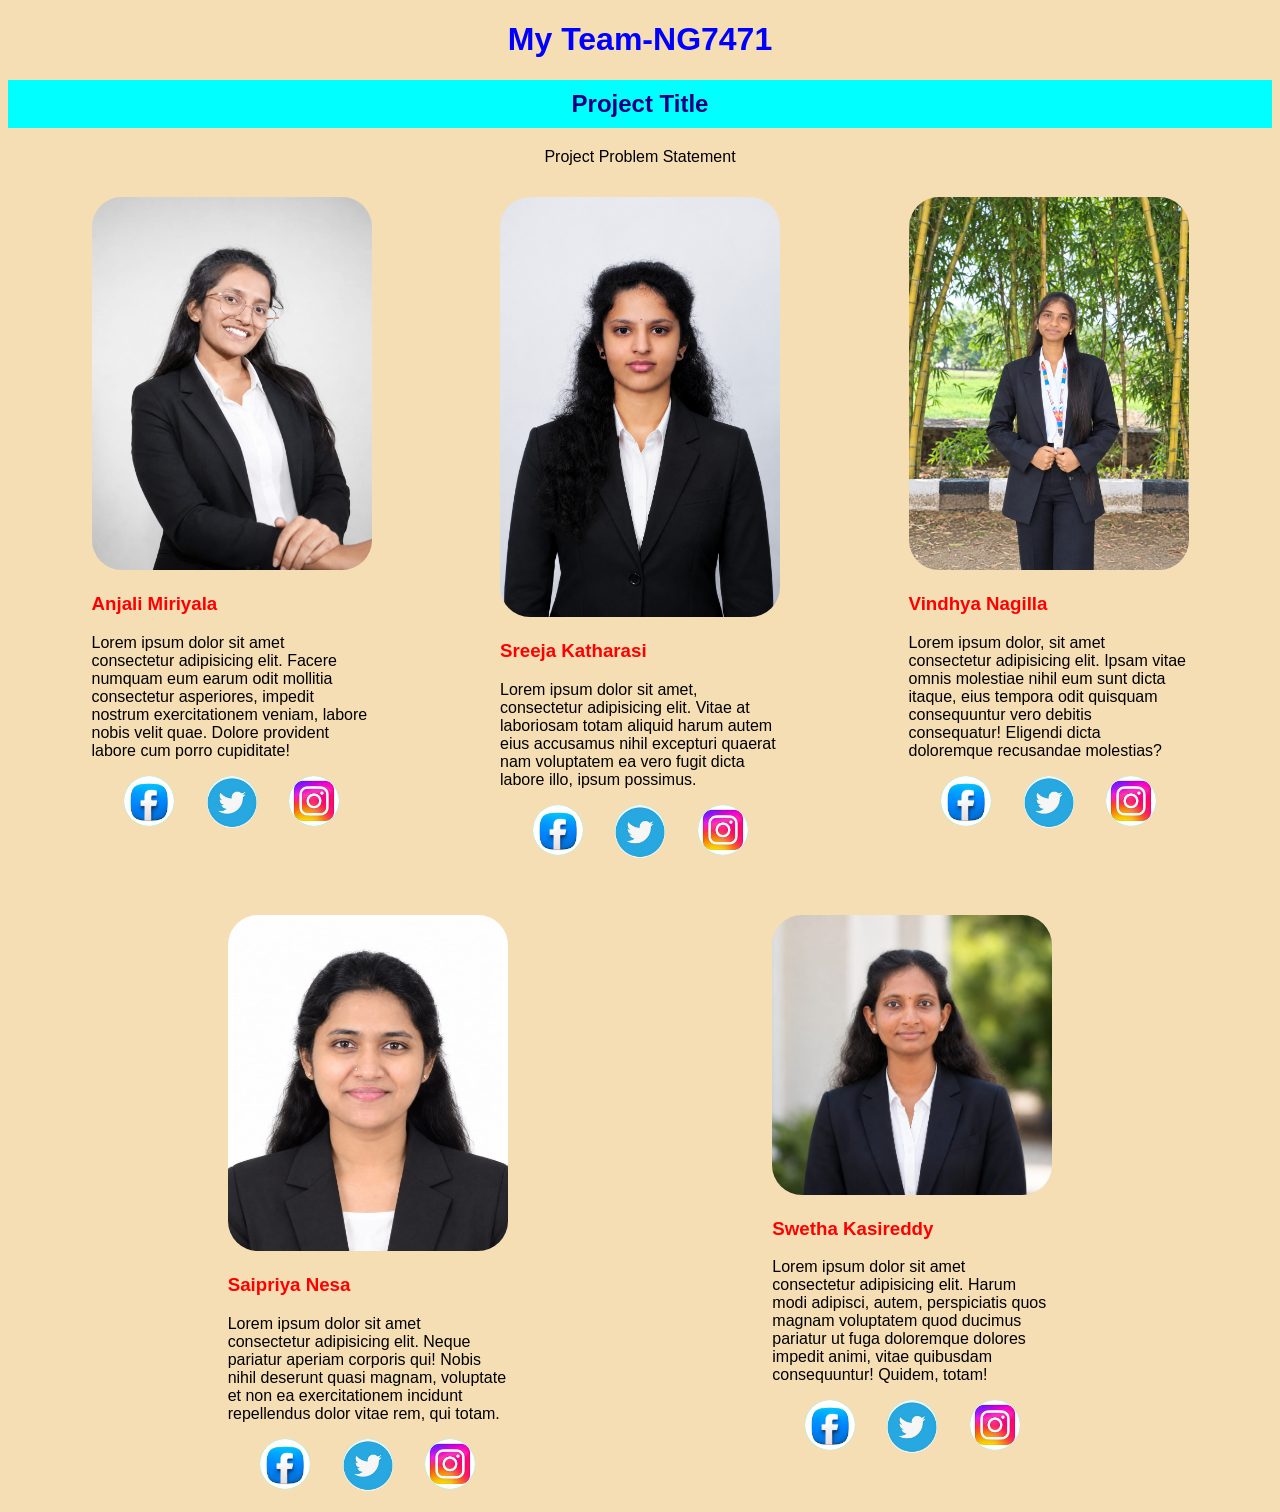
==== index.html @ 6e31b8b4 "first commit" ====
<!DOCTYPE html>
<html lang="en">
<head>
    <meta charset="UTF-8">
    <meta name="viewport" content="width=device-width, initial-scale=1.0">
    <title>Team-NG7471</title>
    <link rel="stylesheet" href="index.css">
</head>
<body>
    <div class="title">
        <h1>My Team-NG7471</h1>
        <h2>Project Title</h2>
        <p>Project Problem Statement</p>

    </div>
    <div class="container">
        <div class="card">
            <img src="img_1.jpeg" alt="">
            <div class="content">
                <h3>Anjali Miriyala</h3>
                <p>Lorem ipsum dolor sit amet consectetur adipisicing elit. Facere numquam eum earum odit mollitia consectetur asperiores, impedit nostrum exercitationem veniam, labore nobis velit quae. Dolore provident labore cum porro cupiditate!</p>
                <div class="social-icon">
                    <div class="icon">
                        <img src="ic1.png" alt="">
                    </div>
                    <div class="icon">
                        <img src="ic2.png" alt="">

                    </div>
                    <div class="icon">
                        <img src="ic3.png" alt="">

                    </div>

                </div>

            </div>

        </div>
        <div class="card">
            <img src="img_2.jpeg" alt="">
            <div class="content">
                <h3>Sreeja Katharasi</h3>
                <p>Lorem ipsum dolor sit amet, consectetur adipisicing elit. Vitae at laboriosam totam aliquid harum autem eius accusamus nihil excepturi quaerat nam voluptatem ea vero fugit dicta labore illo, ipsum possimus.</p>
                <div class="social-icon">
                    <div class="icon">
                        <img src="ic1.png" alt="">
                    </div>
                    <div class="icon">
                        <img src="ic2.png" alt="">
                    </div>
                    <div class="icon">
                        <img src="ic3.png" alt="">
                    </div>

                </div>

            </div>

        </div>
        <div class="card">
            <img src="img_3.jpeg" alt="">
            <div class="content">
                <h3>Vindhya Nagilla</h3>
                <p>Lorem ipsum dolor, sit amet consectetur adipisicing elit. Ipsam vitae omnis molestiae nihil eum sunt dicta itaque, eius tempora odit quisquam consequuntur vero debitis consequatur! Eligendi dicta doloremque recusandae molestias?</p>
                <div class="social-icon">
                    <div class="icon">
                        <img src="ic1.png" alt="">
                    </div>
                    <div class="icon">
                        <img src="ic2.png" alt="">
                    </div>
                    <div class="icon">
                        <img src="ic3.png" alt="">
                    </div>

                </div>

            </div>

        </div>
        <div class="card">
            <img src="img_4.jpeg" alt="">
            <div class="content">
                <h3>Saipriya Nesa</h3>
                <p>Lorem ipsum dolor sit amet consectetur adipisicing elit. Neque pariatur aperiam corporis qui! Nobis nihil deserunt quasi magnam, voluptate et non ea exercitationem incidunt repellendus dolor vitae rem, qui totam.</p>
                <div class="social-icon">
                    <div class="icon">
                        <img src="ic1.png" alt="">
                    </div>
                    <div class="icon">
                        <img src="ic2.png" alt="">
                    </div>
                    <div class="icon">
                        <img src="ic3.png" alt="">
                    </div>

                </div>

            </div>

        </div>
        <div class="card">
            <img src="img_5.jpeg" alt="">
            <div class="content">
                <h3>Swetha Kasireddy</h3>
                <p>Lorem ipsum dolor sit amet consectetur adipisicing elit. Harum modi adipisci, autem, perspiciatis quos magnam voluptatem quod ducimus pariatur ut fuga doloremque dolores impedit animi, vitae quibusdam consequuntur! Quidem, totam!</p>
                <div class="social-icon">
                    <div class="icon">
                        <img src="ic1.png" alt="">
                    </div>
                    <div class="icon">
                        <img src="ic2.png" alt="">
                    </div>
                    <div class="icon">
                        <img src="ic3.png" alt="">
                    </div>

                </div>

            </div>

        </div>
    </div>
</body>
</html>
---- index.css ----
body{
    background-color: wheat;
}
*{
    font-family: 'Segoe UI', Tahoma, Geneva, Verdana, sans-serif;
}
.title{
    text-align: center;
}
h1{
    color: blue;
}
h2{
    color: navy;
    background-color: aqua;
    padding: 10px;
}
.card{
    width: 280px;
    background-color: wheat;
    padding: 15px;
    border-radius: 15px;
    transition: transform .5s, border-shadow .5s;
}
img{
    width: 100%;
    border-radius: 30px;
    overflow: hidden;
    
}
.content h3{
    color: red;

}
.social-icon{
    display: flex;
    justify-content: space-evenly;
}
.icon{
    height: 50px;
    width: 50px;
    background-color: aqua;
    font-size: 2em;
    text-align: center;
    border-radius: 50%;
    transition: transform .4s;
    box-shadow: violet;
}
.icon:hover{
    transform: scale(1.2);
    box-shadow: 0 0 15px green;

}
.card:hover{
    transform: scale(1.1);
    box-shadow: 0 0 15px grey;
}
.container{
    display: flex;
    gap: 30px;
    flex-wrap: wrap;
    justify-content: space-evenly;

}
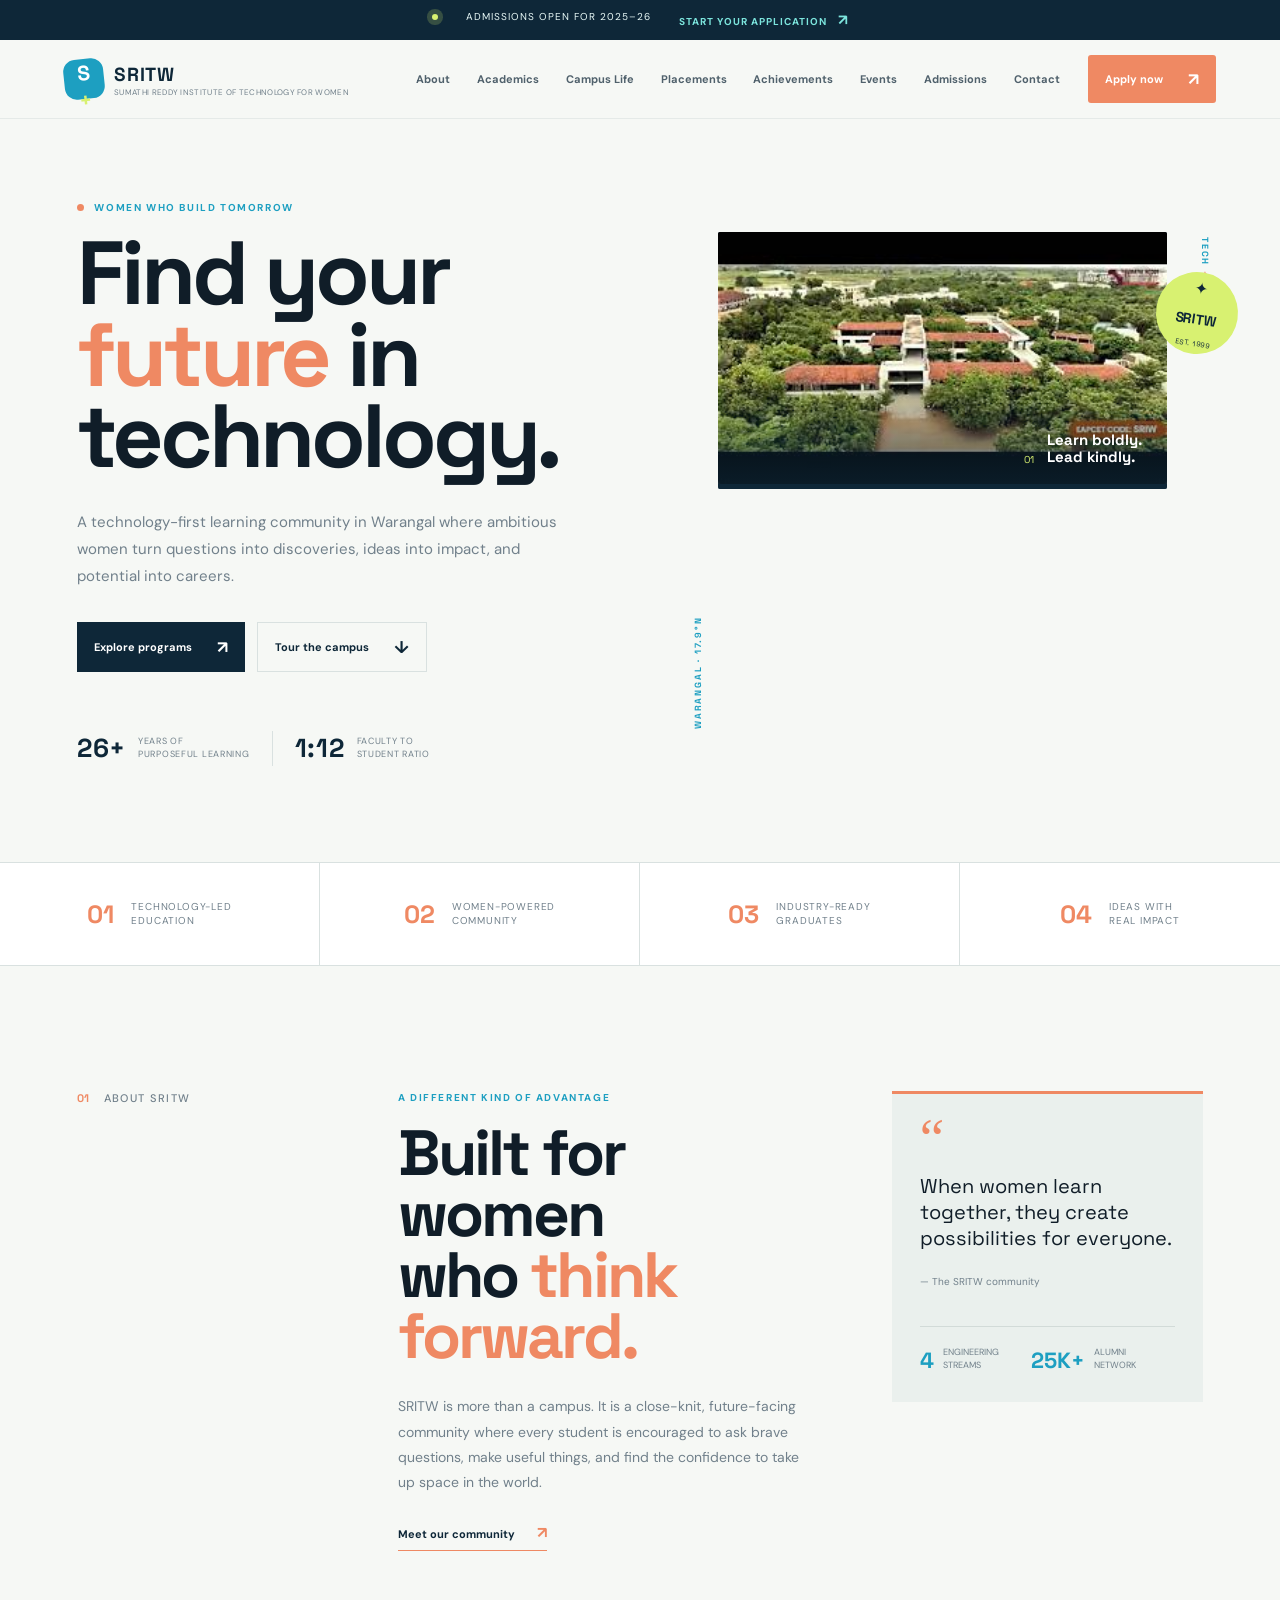
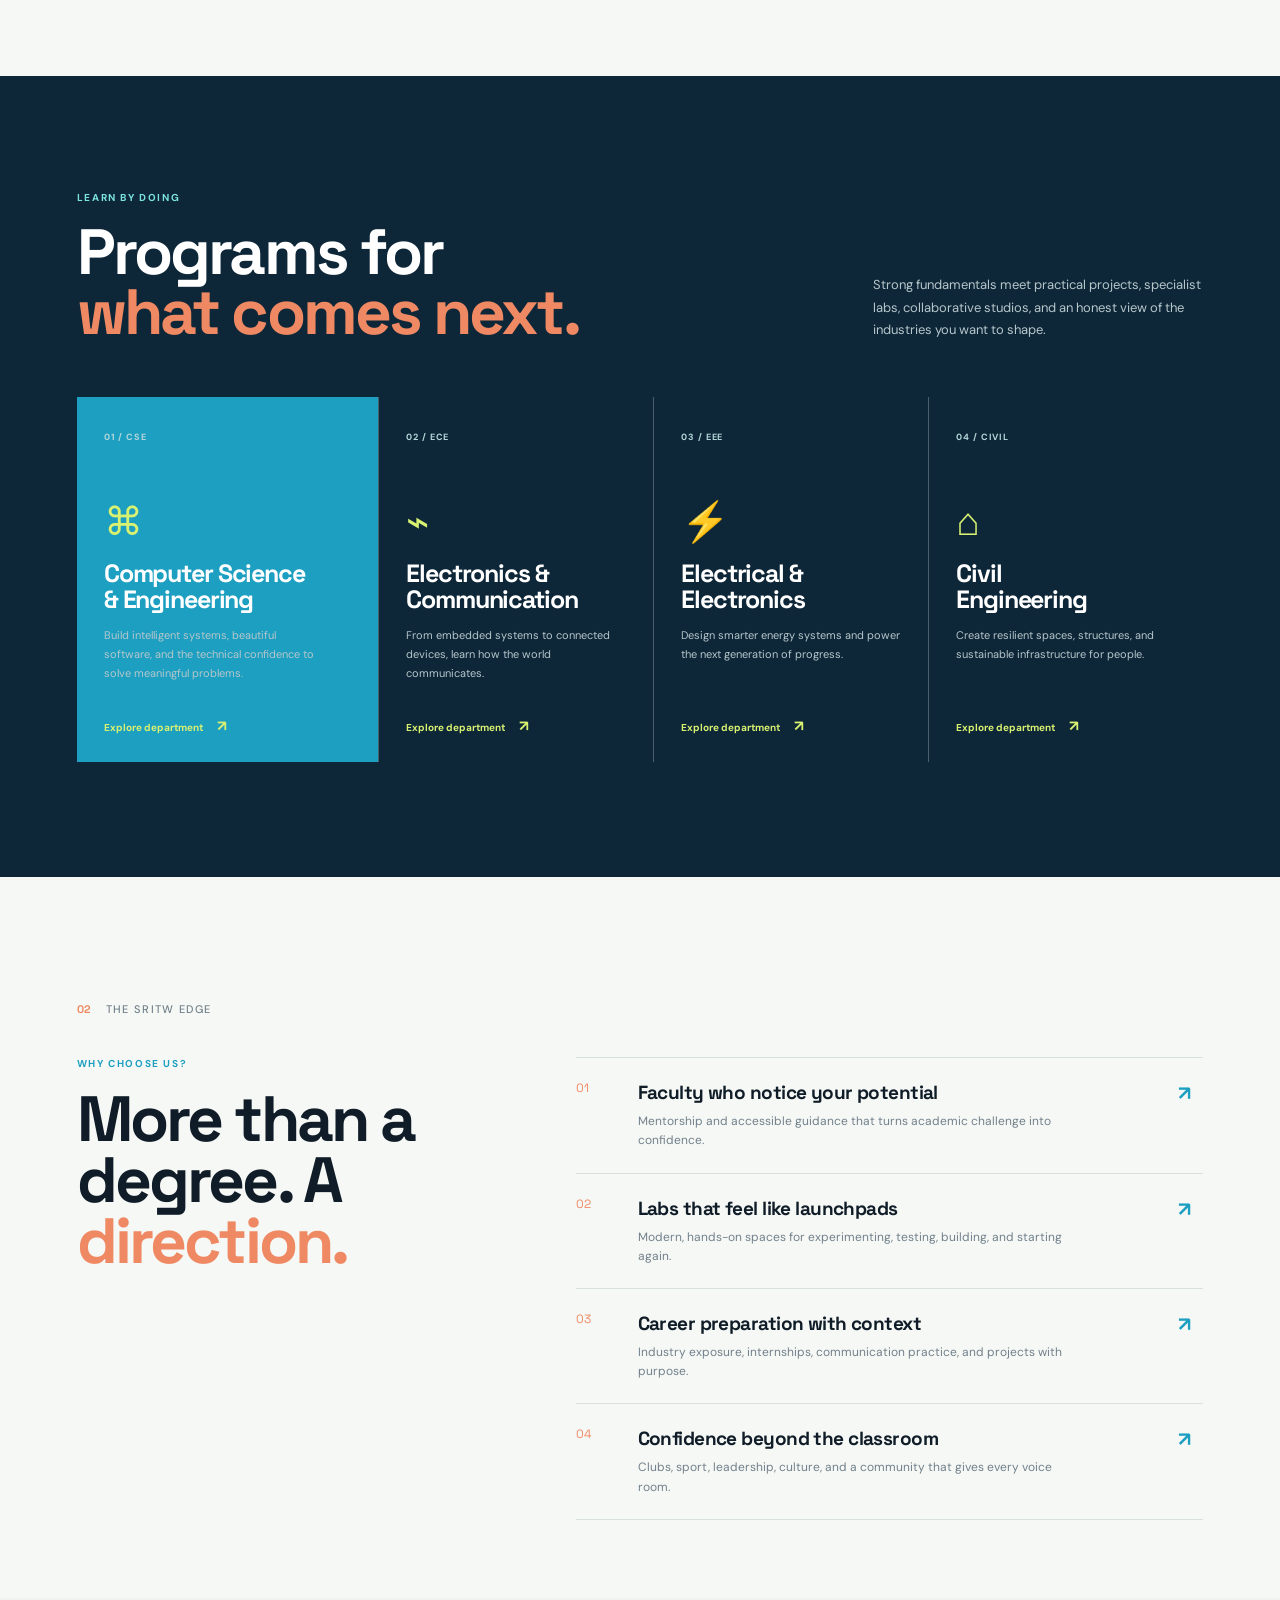
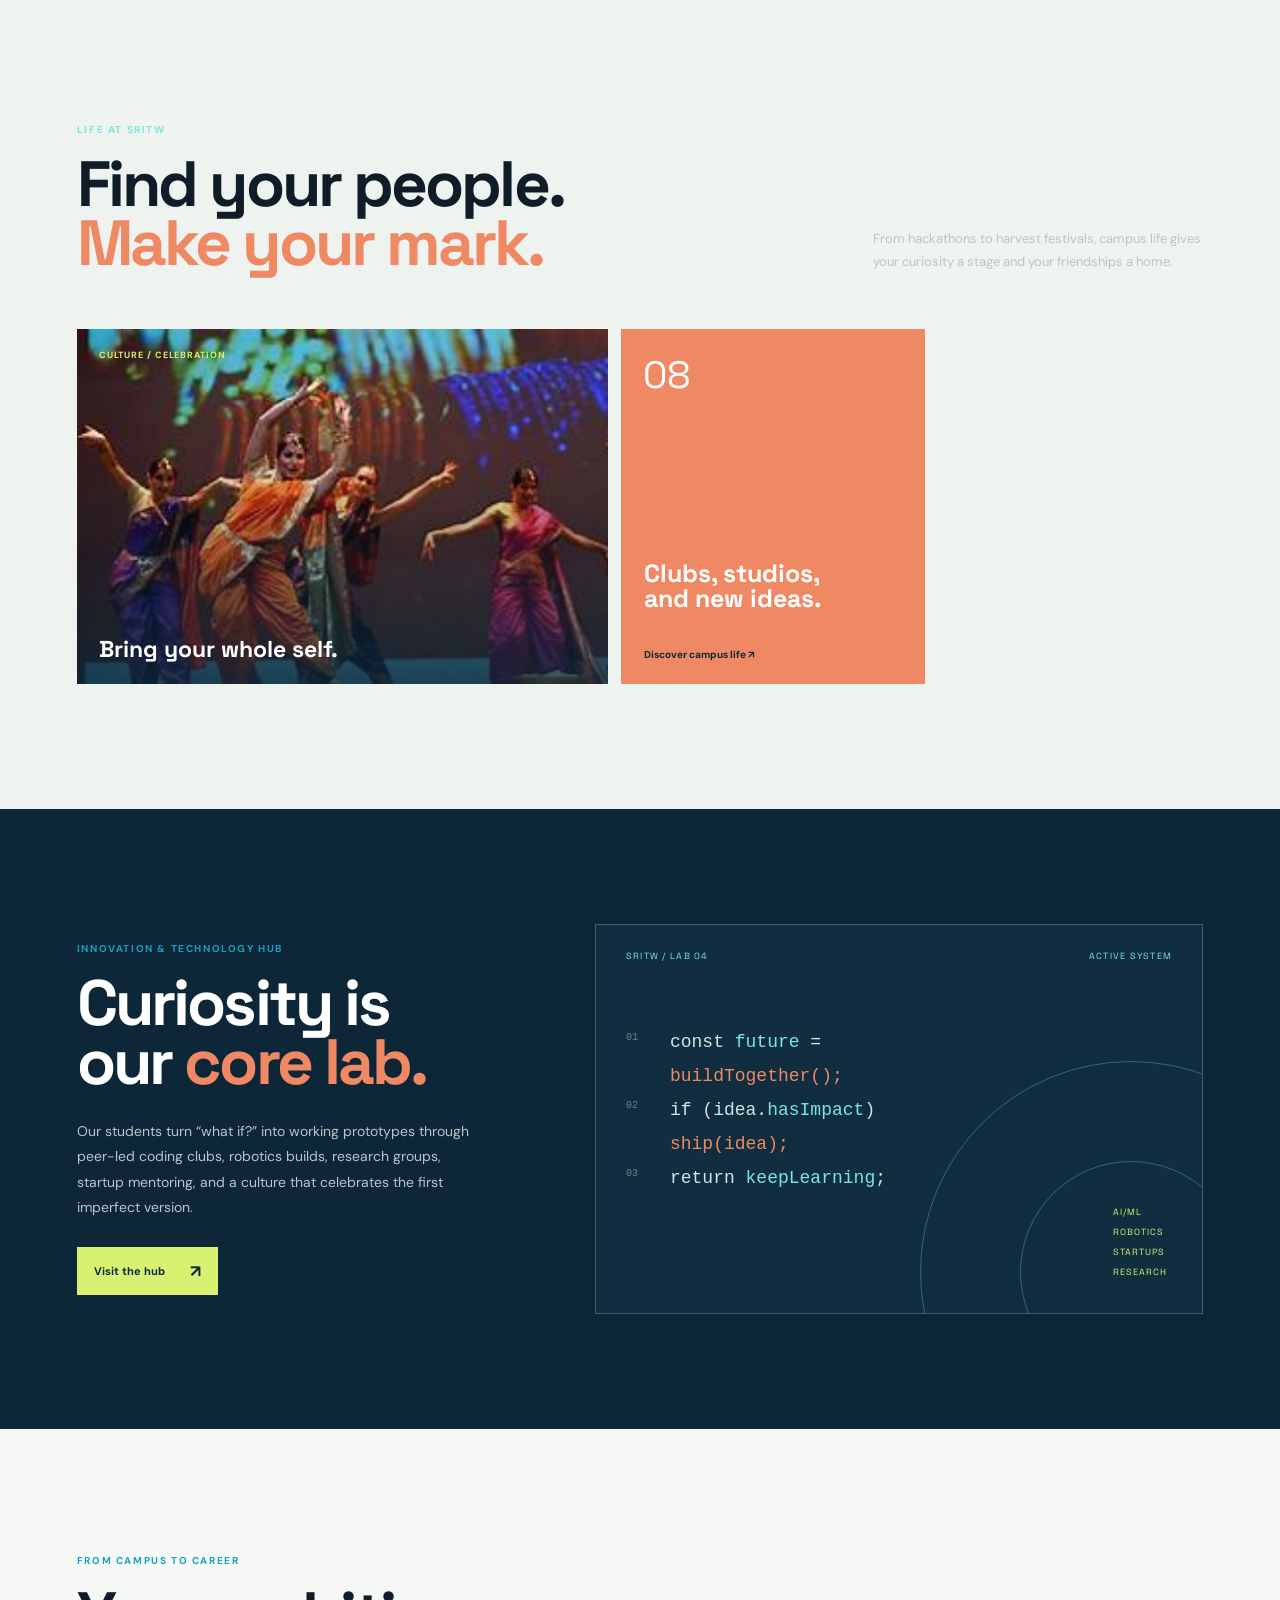
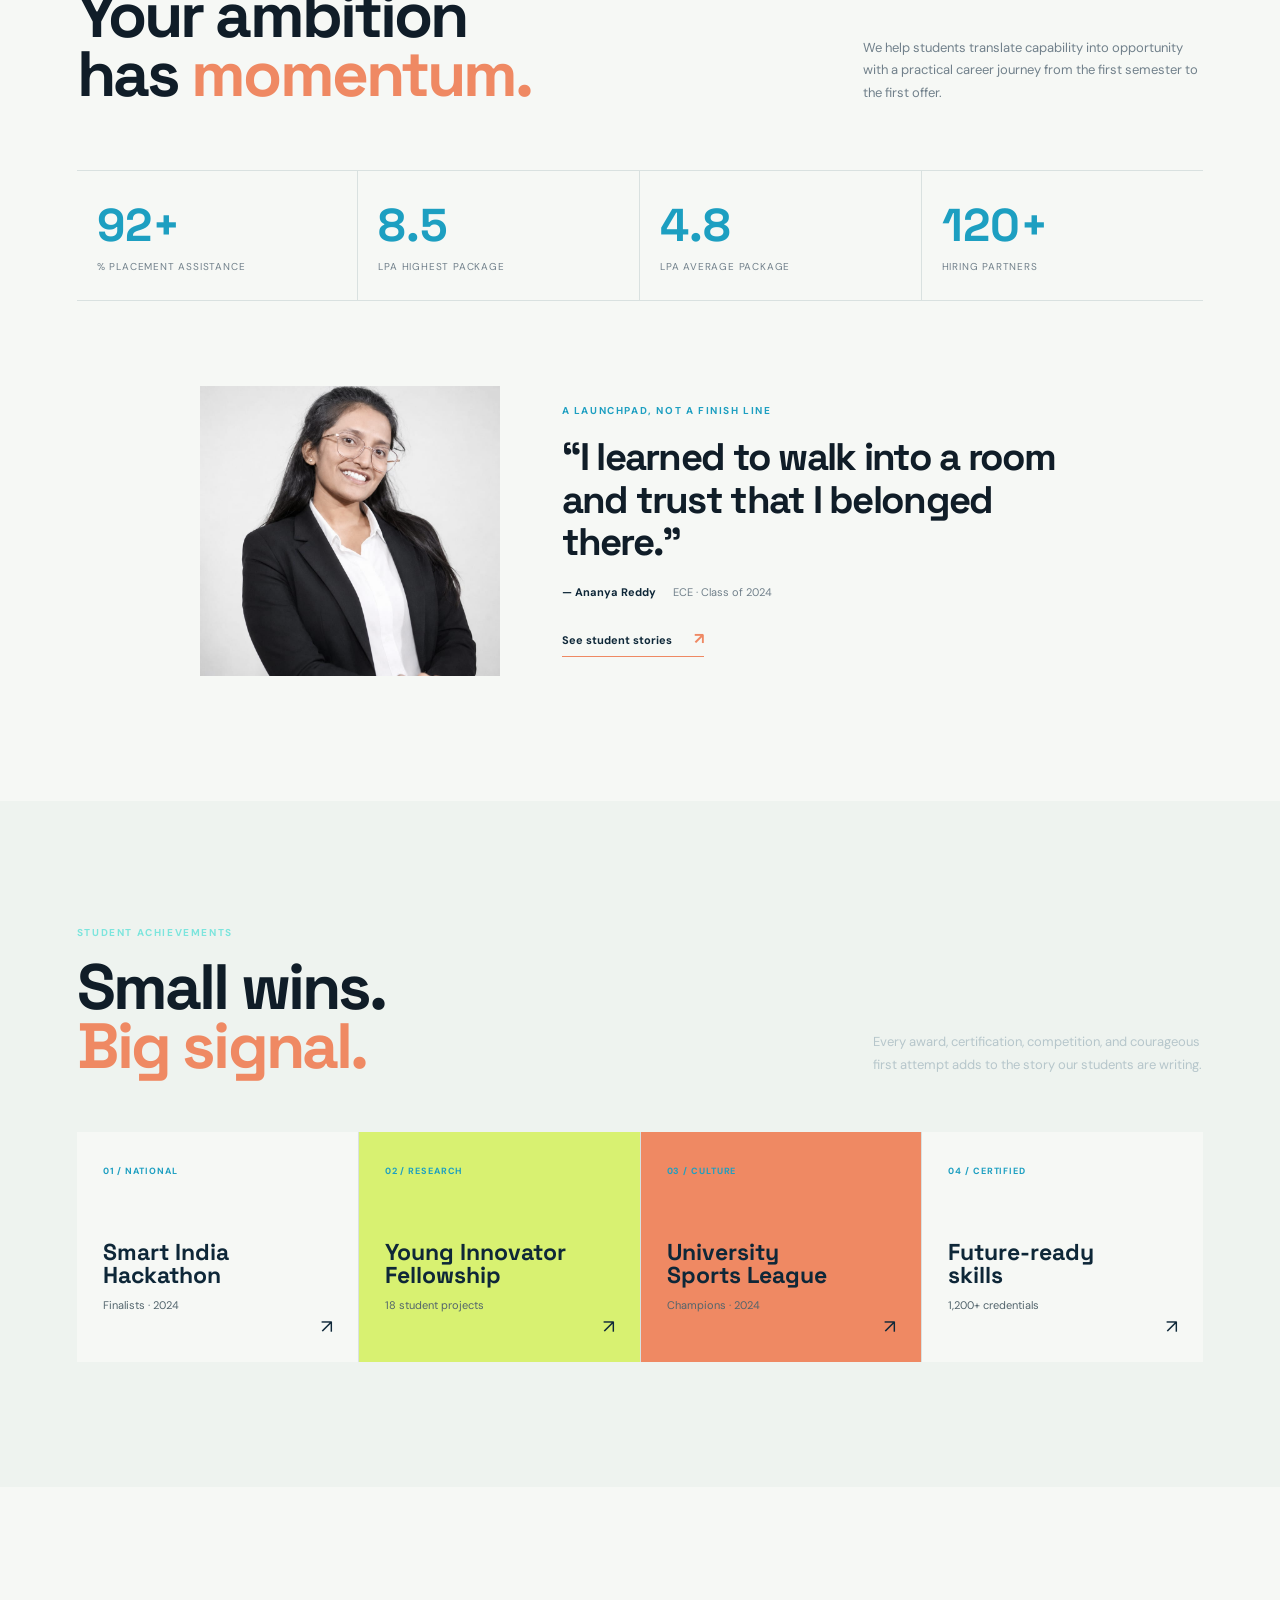
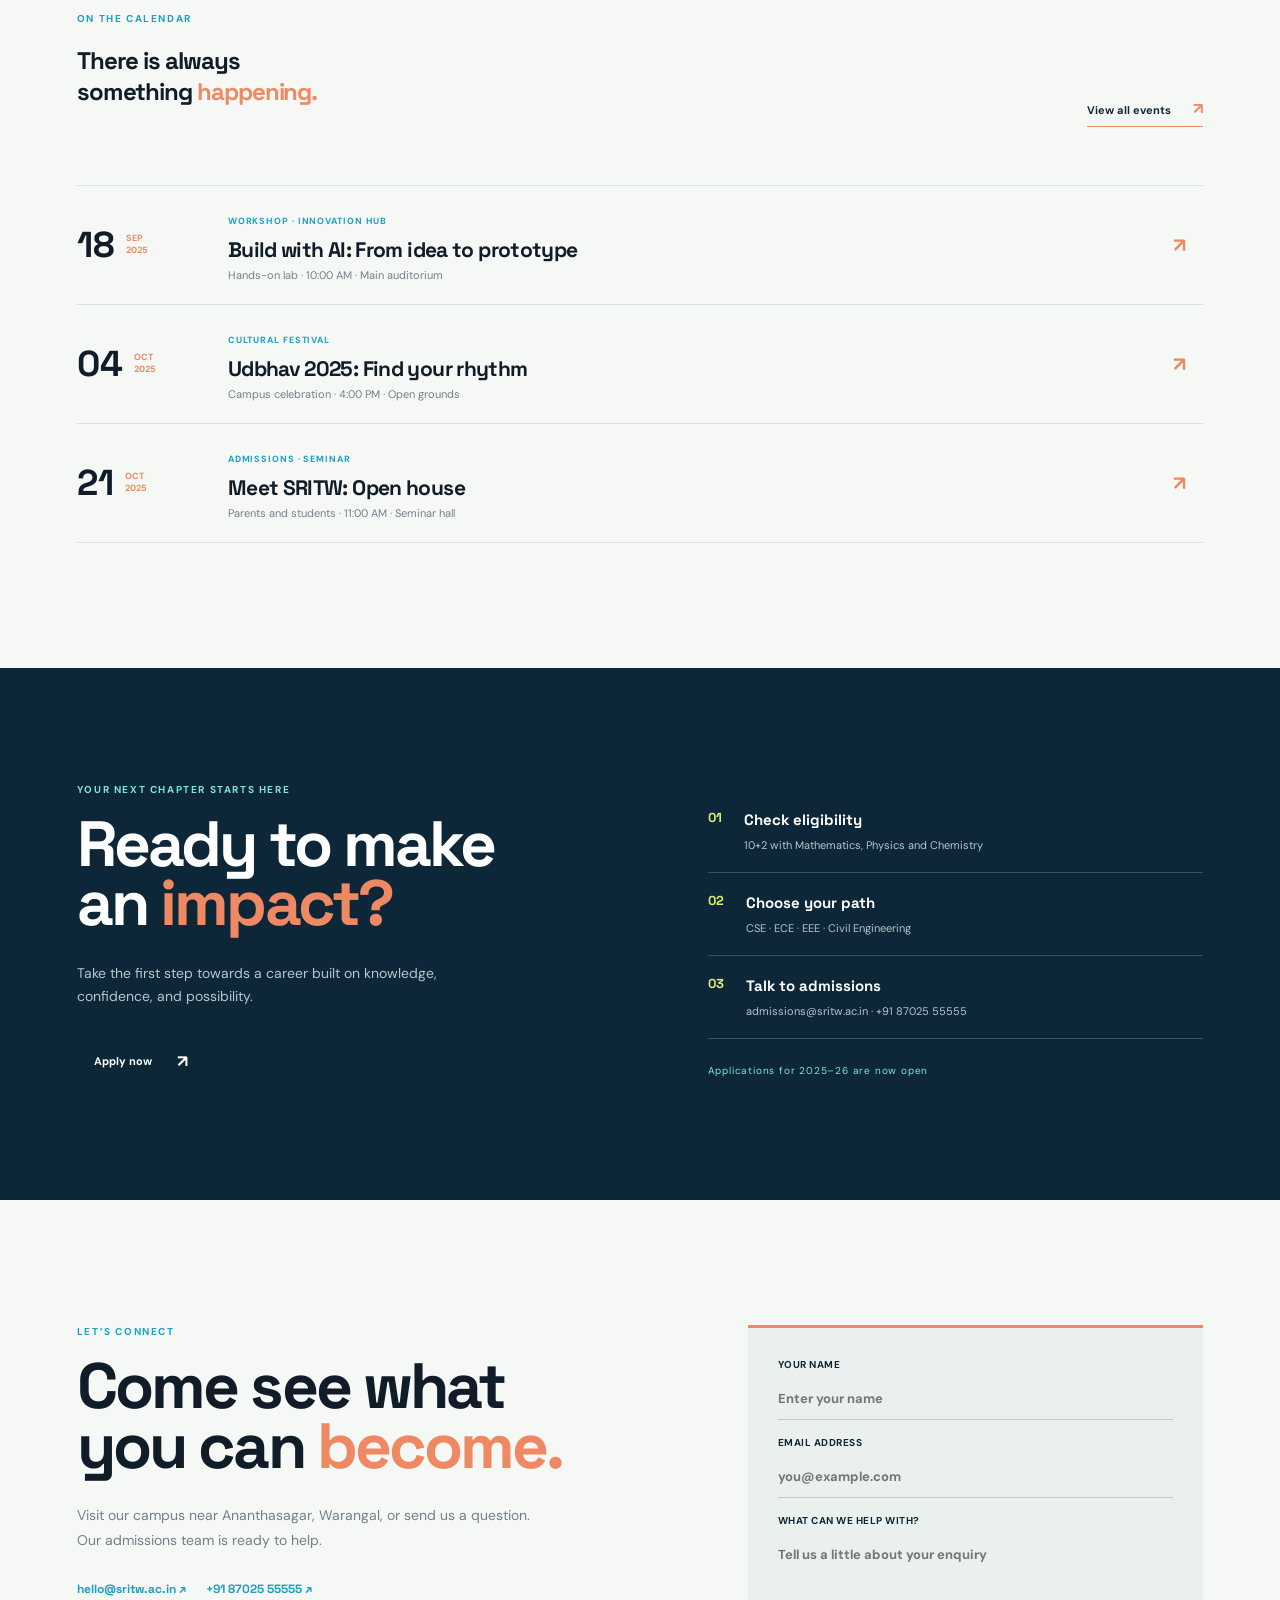
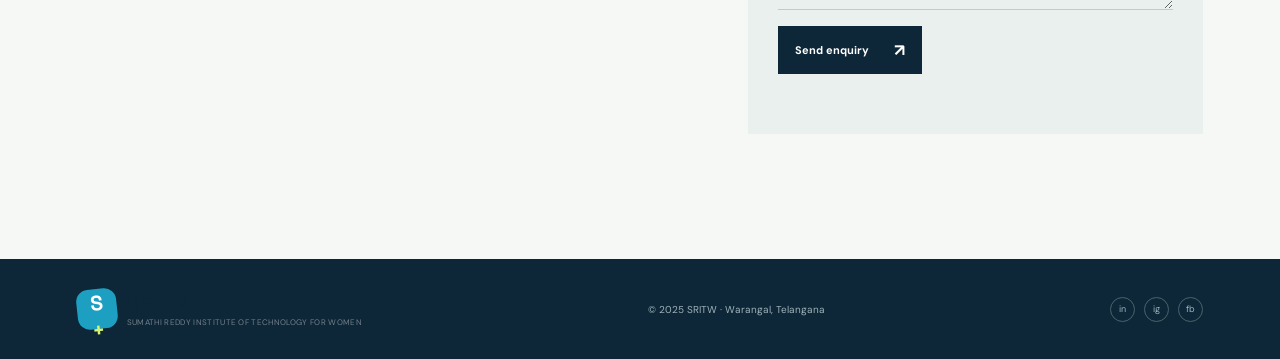
==== commit e4852a6b: "sritw" ====
--- a/index.html
+++ b/index.html
@@ -3,124 +3,63 @@
 <head>
     <meta charset="UTF-8">
     <meta name="viewport" content="width=device-width, initial-scale=1.0">
-    <title>Team-NG7471</title>
+    <meta name="description" content="SRITW - Sumathi Reddy Institute of Technology for Women, Warangal. Education, technology, innovation and career success.">
+    <title>SRITW | Shape what comes next</title>
+    <link rel="preconnect" href="https://fonts.googleapis.com">
+    <link rel="preconnect" href="https://fonts.gstatic.com" crossorigin>
+    <link href="https://fonts.googleapis.com/css2?family=DM+Sans:wght@400;500;600;700&family=Space+Grotesk:wght@500;600;700&display=swap" rel="stylesheet">
     <link rel="stylesheet" href="index.css">
 </head>
 <body>
-    <div class="title">
-        <h1>My Team-NG7471</h1>
-        <h2>Project Title</h2>
-        <p>Project Problem Statement</p>
+    <div class="announcement"><span class="pulse"></span> Admissions open for 2025–26 <a href="#admissions">Start your application <span>↗</span></a></div>
+    <header class="site-header" id="home">
+        <a class="brand" href="#home" aria-label="SRITW home"><span class="brand-mark">S<span>+</span></span><span><b>SRITW</b><small>Sumathi Reddy Institute of Technology for Women</small></span></a>
+        <button class="menu-toggle" aria-label="Open navigation" aria-expanded="false">☰</button>
+        <nav class="nav-links" aria-label="Main navigation">
+            <a href="#about">About</a><a href="#academics">Academics</a><a href="#campus">Campus Life</a><a href="#placements">Placements</a><a href="#achievements">Achievements</a><a href="#events">Events</a><a href="#admissions">Admissions</a><a href="#contact">Contact</a>
+        </nav>
+        <a class="nav-cta" href="#admissions">Apply now <span>↗</span></a>
+    </header>
 
-    </div>
-    <div class="container">
-        <div class="card">
-            <img src="img_1.jpeg" alt="">
-            <div class="content">
-                <h3>Anjali Miriyala</h3>
-                <p>Lorem ipsum dolor sit amet consectetur adipisicing elit. Facere numquam eum earum odit mollitia consectetur asperiores, impedit nostrum exercitationem veniam, labore nobis velit quae. Dolore provident labore cum porro cupiditate!</p>
-                <div class="social-icon">
-                    <div class="icon">
-                        <img src="ic1.png" alt="">
-                    </div>
-                    <div class="icon">
-                        <img src="ic2.png" alt="">
+    <main>
+        <section class="hero" aria-labelledby="hero-title">
+            <div class="hero-content reveal"><p class="eyebrow"><span></span> Women who build tomorrow</p><h1 id="hero-title">Find your <em>future</em> in technology.</h1><p class="hero-lede">A technology-first learning community in Warangal where ambitious women turn questions into discoveries, ideas into impact, and potential into careers.</p><div class="hero-actions"><a class="button button-primary" href="#academics">Explore programs <span>↗</span></a><a class="button button-ghost" href="#campus">Tour the campus <span>↓</span></a></div><div class="hero-proof"><strong>26+</strong><span>years of<br>purposeful learning</span><i></i><strong>1:12</strong><span>faculty to<br>student ratio</span></div></div>
+            <div class="hero-visual reveal reveal-delay"><div class="hero-image"><img src="img_7.png" alt="SRITW campus technology and student life"><div class="image-caption"><span>01</span><b>Learn boldly.<br>Lead kindly.</b></div></div><div class="hero-orbit orbit-one">TECH <span>✦</span> CREATE</div><div class="hero-orbit orbit-two">WARANGAL · 17.9°N</div><div class="hero-badge"><span>✦</span><b>SRITW</b><small>EST. 1999</small></div></div>
+        </section>
 
-                    </div>
-                    <div class="icon">
-                        <img src="ic3.png" alt="">
+        <section class="signal-strip"><div><b>01</b><span>Technology-led<br>education</span></div><div><b>02</b><span>Women-powered<br>community</span></div><div><b>03</b><span>Industry-ready<br>graduates</span></div><div><b>04</b><span>Ideas with<br>real impact</span></div></section>
 
-                    </div>
+        <section class="about section" id="about"><div class="section-index">01 <span>About SRITW</span></div><div class="about-main"><p class="eyebrow">A different kind of advantage</p><h2>Built for women<br>who <em>think forward.</em></h2><p>SRITW is more than a campus. It is a close-knit, future-facing community where every student is encouraged to ask brave questions, make useful things, and find the confidence to take up space in the world.</p><a class="under-link" href="#contact">Meet our community <span>↗</span></a></div><div class="about-side"><div class="quote-mark">“</div><p>When women learn together, they create possibilities for everyone.</p><small>— The SRITW community</small><div class="mini-stats"><div><b>4</b><span>Engineering<br>streams</span></div><div><b>25K+</b><span>Alumni<br>network</span></div></div></div></section>
 
-                </div>
+        <section class="academics section-dark" id="academics"><div class="section-heading"><div><p class="eyebrow">Learn by doing</p><h2>Programs for<br><em>what comes next.</em></h2></div><p>Strong fundamentals meet practical projects, specialist labs, collaborative studios, and an honest view of the industries you want to shape.</p></div><div class="program-grid"><article class="program-card program-featured"><span class="card-no">01 / CSE</span><div class="program-icon">⌘</div><h3>Computer Science<br>& Engineering</h3><p>Build intelligent systems, beautiful software, and the technical confidence to solve meaningful problems.</p><a href="#contact">Explore department <span>↗</span></a></article><article class="program-card"><span class="card-no">02 / ECE</span><div class="program-icon">⌁</div><h3>Electronics &<br>Communication</h3><p>From embedded systems to connected devices, learn how the world communicates.</p><a href="#contact">Explore department <span>↗</span></a></article><article class="program-card"><span class="card-no">03 / EEE</span><div class="program-icon">⚡</div><h3>Electrical &<br>Electronics</h3><p>Design smarter energy systems and power the next generation of progress.</p><a href="#contact">Explore department <span>↗</span></a></article><article class="program-card"><span class="card-no">04 / CIVIL</span><div class="program-icon">⌂</div><h3>Civil<br>Engineering</h3><p>Create resilient spaces, structures, and sustainable infrastructure for people.</p><a href="#contact">Explore department <span>↗</span></a></article></div></section>
 
-            </div>
+        <section class="why section" id="why"><div class="section-index">02 <span>The SRITW edge</span></div><div class="why-intro"><p class="eyebrow">Why choose us?</p><h2>More than a<br>degree. A <em>direction.</em></h2></div><div class="why-list"><div class="why-item"><span>01</span><div><h3>Faculty who notice your potential</h3><p>Mentorship and accessible guidance that turns academic challenge into confidence.</p></div><b>↗</b></div><div class="why-item"><span>02</span><div><h3>Labs that feel like launchpads</h3><p>Modern, hands-on spaces for experimenting, testing, building, and starting again.</p></div><b>↗</b></div><div class="why-item"><span>03</span><div><h3>Career preparation with context</h3><p>Industry exposure, internships, communication practice, and projects with purpose.</p></div><b>↗</b></div><div class="why-item"><span>04</span><div><h3>Confidence beyond the classroom</h3><p>Clubs, sport, leadership, culture, and a community that gives every voice room.</p></div><b>↗</b></div></div></section>
 
-        </div>
-        <div class="card">
-            <img src="img_2.jpeg" alt="">
-            <div class="content">
-                <h3>Sreeja Katharasi</h3>
-                <p>Lorem ipsum dolor sit amet, consectetur adipisicing elit. Vitae at laboriosam totam aliquid harum autem eius accusamus nihil excepturi quaerat nam voluptatem ea vero fugit dicta labore illo, ipsum possimus.</p>
-                <div class="social-icon">
-                    <div class="icon">
-                        <img src="ic1.png" alt="">
-                    </div>
-                    <div class="icon">
-                        <img src="ic2.png" alt="">
-                    </div>
-                    <div class="icon">
-                        <img src="ic3.png" alt="">
-                    </div>
+        <section class="campus section" id="campus"><div class="section-heading"><div><p class="eyebrow">Life at SRITW</p><h2>Find your people.<br><em>Make your mark.</em></h2></div><p>From hackathons to harvest festivals, campus life gives your curiosity a stage and your friendships a home.</p></div><div class="campus-grid"><div class="campus-tile tile-large"><img src="img_6.png" alt="Students performing at a cultural event"><span>Culture / Celebration</span><b>Bring your whole self.</b></div><div class="campus-tile tile-small"><div class="tile-number">08</div><b>Clubs, studios,<br>and new ideas.</b><a href="#contact">Discover campus life ↗</a></div></div></section>
 
-                </div>
+        <section class="innovation section-dark" id="innovation"><div class="innovation-copy"><p class="eyebrow">Innovation & technology hub</p><h2>Curiosity is<br>our <em>core lab.</em></h2><p>Our students turn “what if?” into working prototypes through peer-led coding clubs, robotics builds, research groups, startup mentoring, and a culture that celebrates the first imperfect version.</p><a class="button button-light" href="#contact">Visit the hub <span>↗</span></a></div><div class="innovation-board"><div class="board-top"><span>SRITW / LAB 04</span><span>ACTIVE SYSTEM</span></div><div class="code-lines"><i>01</i><b>const <em>future</em> =</b><strong>buildTogether();</strong><i>02</i><b>if (idea.<em>hasImpact</em>)</b><strong>ship(idea);</strong><i>03</i><b>return <em>keepLearning</em>;</b></div><div class="board-orbit"><span>AI/ML</span><span>ROBOTICS</span><span>STARTUPS</span><span>RESEARCH</span></div></div></section>
 
-            </div>
+        <section class="placements section" id="placements"><div class="placements-top"><div><p class="eyebrow">From campus to career</p><h2>Your ambition<br>has <em>momentum.</em></h2></div><p>We help students translate capability into opportunity with a practical career journey from the first semester to the first offer.</p></div><div class="metric-grid"><div class="metric"><strong data-count="92">0</strong><span>% placement assistance</span></div><div class="metric"><strong data-count="8.5">0</strong><span>LPA highest package</span></div><div class="metric"><strong data-count="4.8">0</strong><span>LPA average package</span></div><div class="metric"><strong data-count="120">0</strong><span>hiring partners</span></div></div><div class="career-row"><img src="img_1.jpeg" alt="SRITW student ready for a career"><div><p class="eyebrow">A launchpad, not a finish line</p><h3>“I learned to walk into a room and trust that I belonged there.”</h3><p class="student-name">— Ananya Reddy <span>ECE · Class of 2024</span></p><a class="under-link" href="#achievements">See student stories <span>↗</span></a></div></div></section>
 
-        </div>
-        <div class="card">
-            <img src="img_3.jpeg" alt="">
-            <div class="content">
-                <h3>Vindhya Nagilla</h3>
-                <p>Lorem ipsum dolor, sit amet consectetur adipisicing elit. Ipsam vitae omnis molestiae nihil eum sunt dicta itaque, eius tempora odit quisquam consequuntur vero debitis consequatur! Eligendi dicta doloremque recusandae molestias?</p>
-                <div class="social-icon">
-                    <div class="icon">
-                        <img src="ic1.png" alt="">
-                    </div>
-                    <div class="icon">
-                        <img src="ic2.png" alt="">
-                    </div>
-                    <div class="icon">
-                        <img src="ic3.png" alt="">
-                    </div>
+        <section class="achievements section" id="achievements"><div class="section-heading"><div><p class="eyebrow">Student achievements</p><h2>Small wins.<br><em>Big signal.</em></h2></div><p>Every award, certification, competition, and courageous first attempt adds to the story our students are writing.</p></div><div class="achievement-grid"><article><span>01 / NATIONAL</span><b>Smart India<br>Hackathon</b><p>Finalists · 2024</p><i>↗</i></article><article><span>02 / RESEARCH</span><b>Young Innovator<br>Fellowship</b><p>18 student projects</p><i>↗</i></article><article><span>03 / CULTURE</span><b>University<br>Sports League</b><p>Champions · 2024</p><i>↗</i></article><article><span>04 / CERTIFIED</span><b>Future-ready<br>skills</b><p>1,200+ credentials</p><i>↗</i></article></div></section>
 
-                </div>
+        <section class="events section" id="events"><div class="events-head"><div><p class="eyebrow">On the calendar</p><h2>There is always<br>something <em>happening.</em></h2></div><a class="under-link" href="#contact">View all events <span>↗</span></a></div><div class="event-list"><article><time><b>18</b><span>SEP<br>2025</span></time><div><span class="event-type">Workshop · Innovation Hub</span><h3>Build with AI: From idea to prototype</h3><p>Hands-on lab · 10:00 AM · Main auditorium</p></div><b class="event-arrow">↗</b></article><article><time><b>04</b><span>OCT<br>2025</span></time><div><span class="event-type">Cultural festival</span><h3>Udbhav 2025: Find your rhythm</h3><p>Campus celebration · 4:00 PM · Open grounds</p></div><b class="event-arrow">↗</b></article><article><time><b>21</b><span>OCT<br>2025</span></time><div><span class="event-type">Admissions · Seminar</span><h3>Meet SRITW: Open house</h3><p>Parents and students · 11:00 AM · Seminar hall</p></div><b class="event-arrow">↗</b></article></div></section>
 
-            </div>
+        <section class="admissions section-dark" id="admissions"><div class="admission-copy"><p class="eyebrow">Your next chapter starts here</p><h2>Ready to make<br>an <em>impact?</em></h2><p>Take the first step towards a career built on knowledge, confidence, and possibility.</p><a class="button button-primary" href="mailto:admissions@sritw.ac.in">Apply now <span>↗</span></a></div><div class="admission-steps"><div><b>01</b><span><strong>Check eligibility</strong>10+2 with Mathematics, Physics and Chemistry</span></div><div><b>02</b><span><strong>Choose your path</strong>CSE · ECE · EEE · Civil Engineering</span></div><div><b>03</b><span><strong>Talk to admissions</strong>admissions@sritw.ac.in · +91 87025 55555</span></div><small>Applications for 2025–26 are now open</small></div></section>
 
-        </div>
-        <div class="card">
-            <img src="img_4.jpeg" alt="">
-            <div class="content">
-                <h3>Saipriya Nesa</h3>
-                <p>Lorem ipsum dolor sit amet consectetur adipisicing elit. Neque pariatur aperiam corporis qui! Nobis nihil deserunt quasi magnam, voluptate et non ea exercitationem incidunt repellendus dolor vitae rem, qui totam.</p>
-                <div class="social-icon">
-                    <div class="icon">
-                        <img src="ic1.png" alt="">
-                    </div>
-                    <div class="icon">
-                        <img src="ic2.png" alt="">
-                    </div>
-                    <div class="icon">
-                        <img src="ic3.png" alt="">
-                    </div>
-
-                </div>
-
-            </div>
-
-        </div>
-        <div class="card">
-            <img src="img_5.jpeg" alt="">
-            <div class="content">
-                <h3>Swetha Kasireddy</h3>
-                <p>Lorem ipsum dolor sit amet consectetur adipisicing elit. Harum modi adipisci, autem, perspiciatis quos magnam voluptatem quod ducimus pariatur ut fuga doloremque dolores impedit animi, vitae quibusdam consequuntur! Quidem, totam!</p>
-                <div class="social-icon">
-                    <div class="icon">
-                        <img src="ic1.png" alt="">
-                    </div>
-                    <div class="icon">
-                        <img src="ic2.png" alt="">
-                    </div>
-                    <div class="icon">
-                        <img src="ic3.png" alt="">
-                    </div>
-
-                </div>
-
-            </div>
-
-        </div>
-    </div>
+        <section class="contact section" id="contact"><div><p class="eyebrow">Let’s connect</p><h2>Come see what<br>you can <em>become.</em></h2><p>Visit our campus near Ananthasagar, Warangal, or send us a question. Our admissions team is ready to help.</p><div class="contact-links"><a href="mailto:hello@sritw.ac.in">hello@sritw.ac.in ↗</a><a href="tel:+918702555555">+91 87025 55555 ↗</a></div></div><form class="enquiry-form"><label>Your name<input type="text" placeholder="Enter your name"></label><label>Email address<input type="email" placeholder="you@example.com"></label><label>What can we help with?<textarea rows="3" placeholder="Tell us a little about your enquiry"></textarea></label><button class="button button-primary" type="submit">Send enquiry <span>↗</span></button><p class="form-note" aria-live="polite"></p></form></section>
+    </main>
+    <footer><a class="brand" href="#home"><span class="brand-mark">S<span>+</span></span><span><b>SRITW</b><small>Sumathi Reddy Institute of Technology for Women</small></span></a><p>© 2025 SRITW · Warangal, Telangana</p><div class="socials"><a href="#contact">in</a><a href="#contact">ig</a><a href="#contact">fb</a></div></footer>
+    <script>
+        const menuButton = document.querySelector('.menu-toggle');
+        const nav = document.querySelector('.nav-links');
+        menuButton.addEventListener('click', () => { const open = nav.classList.toggle('is-open'); menuButton.setAttribute('aria-expanded', open); });
+        nav.querySelectorAll('a').forEach(link => link.addEventListener('click', () => nav.classList.remove('is-open')));
+        const revealObserver = new IntersectionObserver(entries => entries.forEach(entry => { if (entry.isIntersecting) entry.target.classList.add('is-visible'); }), { threshold: .12 });
+        document.querySelectorAll('.hero-content, .hero-visual, .section, .program-card, .why-item, .campus-tile, .achievement-grid article, .event-list article, .metric').forEach(item => { item.classList.add('reveal'); revealObserver.observe(item); });
+        const counterObserver = new IntersectionObserver(entries => entries.forEach(entry => { if (entry.isIntersecting) { const el = entry.target; const target = Number(el.dataset.count); const suffix = target === 92 || target === 120 ? '+' : ''; let current = 0; const step = target / 40; const timer = setInterval(() => { current += step; if (current >= target) { current = target; clearInterval(timer); } el.textContent = Number.isInteger(target) ? Math.floor(current) + suffix : current.toFixed(1); }, 28); counterObserver.unobserve(el); } }), { threshold: .6 });
+        document.querySelectorAll('[data-count]').forEach(counter => counterObserver.observe(counter));
+        document.querySelector('.enquiry-form').addEventListener('submit', event => { event.preventDefault(); event.currentTarget.querySelector('.form-note').textContent = 'Thank you. Our admissions team will be in touch soon.'; event.currentTarget.reset(); });
+    </script>
 </body>
-</html>+</html>
--- a/index.css
+++ b/index.css
@@ -1,64 +1,2 @@
-body{
-    background-color: wheat;
-}
-*{
-    font-family: 'Segoe UI', Tahoma, Geneva, Verdana, sans-serif;
-}
-.title{
-    text-align: center;
-}
-h1{
-    color: blue;
-}
-h2{
-    color: navy;
-    background-color: aqua;
-    padding: 10px;
-}
-.card{
-    width: 280px;
-    background-color: wheat;
-    padding: 15px;
-    border-radius: 15px;
-    transition: transform .5s, border-shadow .5s;
-}
-img{
-    width: 100%;
-    border-radius: 30px;
-    overflow: hidden;
-    
-}
-.content h3{
-    color: red;
-
-}
-.social-icon{
-    display: flex;
-    justify-content: space-evenly;
-}
-.icon{
-    height: 50px;
-    width: 50px;
-    background-color: aqua;
-    font-size: 2em;
-    text-align: center;
-    border-radius: 50%;
-    transition: transform .4s;
-    box-shadow: violet;
-}
-.icon:hover{
-    transform: scale(1.2);
-    box-shadow: 0 0 15px green;
-
-}
-.card:hover{
-    transform: scale(1.1);
-    box-shadow: 0 0 15px grey;
-}
-.container{
-    display: flex;
-    gap: 30px;
-    flex-wrap: wrap;
-    justify-content: space-evenly;
-
-}+@import url('https://fonts.googleapis.com/css2?family=DM+Sans:wght@400;500;600;700&family=Space+Grotesk:wght@500;600;700&display=swap');
+:root{--ink:#101d28;--muted:#71808b;--paper:#f6f8f5;--white:#fff;--navy:#0e2738;--blue:#1d9fc1;--cyan:#7ce5dd;--orange:#ef8963;--line:#d9e1e0;--lime:#d8f171;--display:'Space Grotesk',sans-serif;--body:'DM Sans',sans-serif}*{box-sizing:border-box}html{scroll-behavior:smooth}body{margin:0;color:var(--ink);background:var(--paper);font-family:var(--body);overflow-x:hidden}a{color:inherit;text-decoration:none}button,input,textarea{font:inherit}.announcement{display:flex;justify-content:center;gap:28px;padding:10px 5vw;color:#e9faf8;background:var(--navy);font-size:10px;letter-spacing:.1em;text-transform:uppercase}.announcement a{color:var(--cyan);font-weight:700}.announcement a span{margin-left:8px;font-size:15px}.pulse{width:6px;height:6px;margin-top:4px;border-radius:50%;background:var(--lime);box-shadow:0 0 0 5px #d8f17133}.site-header{position:sticky;z-index:10;top:0;display:flex;align-items:center;justify-content:space-between;padding:15px max(5vw,24px);border-bottom:1px solid #d9e1e099;background:#f6f8f5EF;backdrop-filter:blur(16px)}.brand{display:flex;align-items:center;gap:10px}.brand-mark{display:grid;place-items:center;width:40px;height:40px;color:#fff;background:var(--blue);border-radius:12px;font-family:var(--display);font-size:21px;font-weight:700;transform:rotate(-6deg)}.brand-mark span{color:var(--lime)}.brand b{display:block;color:var(--navy);font-family:var(--display);font-size:19px;letter-spacing:.04em}.brand small{display:block;color:var(--muted);font-size:8px;letter-spacing:.04em;text-transform:uppercase}.nav-links{display:flex;gap:clamp(13px,2.1vw,28px);margin-left:auto;margin-right:28px;color:#50616c;font-size:11px;font-weight:700}.nav-links a:hover,.socials a:hover{color:var(--blue)}.nav-cta,.button{display:inline-flex;align-items:center;justify-content:space-between;gap:25px;padding:13px 17px;border:0;font-size:11px;font-weight:700;cursor:pointer}.nav-cta{color:#fff;background:var(--orange);border-radius:3px}.nav-cta span,.button span{font-size:17px}.menu-toggle{display:none;border:0;color:var(--navy);background:none;font-size:20px}.hero{display:grid;grid-template-columns:minmax(0,1fr) minmax(400px,.9fr);max-width:1400px;min-height:680px;margin:auto;padding:82px max(6vw,28px) 95px;gap:9%;align-items:center}.eyebrow{margin:0 0 19px;color:var(--blue);font-size:10px;font-weight:700;letter-spacing:.16em;text-transform:uppercase}.eyebrow span{display:inline-block;width:7px;height:7px;margin-right:7px;background:var(--orange);border-radius:50%}.hero h1,h2,h3{font-family:var(--display);letter-spacing:-.045em}.hero h1{max-width:670px;margin:0;font-size:clamp(3.5rem,7vw,7.4rem);line-height:.91}.hero h1 em,h2 em{color:var(--orange);font-style:normal}.hero-lede{max-width:480px;margin:31px 0 32px;color:var(--muted);font-size:15px;line-height:1.8}.hero-actions{display:flex;gap:12px}.button-primary{color:#fff;background:var(--navy)}.button-primary:hover{background:var(--blue)}.button-ghost{border:1px solid var(--line);color:var(--navy);background:transparent}.button-ghost:hover{border-color:var(--blue);color:var(--blue)}.hero-proof{display:flex;align-items:center;gap:12px;margin-top:58px;color:var(--muted);font-size:9px;line-height:1.45;letter-spacing:.08em;text-transform:uppercase}.hero-proof strong{color:var(--navy);font-family:var(--display);font-size:26px}.hero-proof i{width:1px;height:35px;margin:0 10px;background:var(--line)}.hero-visual{position:relative;min-height:505px}.hero-image{position:relative;height:100%;margin-right:36px;overflow:hidden;background:var(--navy);border-radius:2px}.hero-image:after{position:absolute;inset:0;background:linear-gradient(180deg,transparent 55%,#0e2738bb);content:''}.hero-image img{width:100%;height:100%;object-fit:cover;object-position:center 35%;transition:transform .8s ease}.hero-image:hover img{transform:scale(1.05)}.image-caption{position:absolute;z-index:1;right:25px;bottom:24px;display:flex;gap:13px;align-items:end;color:#fff;font-family:var(--display);font-size:15px;line-height:1.1}.image-caption span{color:var(--lime);font-size:10px}.hero-orbit{position:absolute;color:var(--blue);font-family:var(--display);font-size:9px;font-weight:700;letter-spacing:.2em}.orbit-one{top:5px;right:-8px;writing-mode:vertical-rl}.orbit-one span{color:var(--orange)}.orbit-two{bottom:2px;left:-20px;transform:rotate(-90deg);transform-origin:left}.hero-badge{position:absolute;z-index:2;top:40px;right:-35px;display:grid;place-items:center;width:82px;height:82px;color:var(--navy);background:var(--lime);border-radius:50%;font-family:var(--display);transform:rotate(9deg)}.hero-badge span{font-size:16px}.hero-badge b{font-size:14px}.hero-badge small{font-size:7px;letter-spacing:.08em}.signal-strip{display:grid;grid-template-columns:repeat(4,1fr);border-top:1px solid var(--line);border-bottom:1px solid var(--line);background:#fff}.signal-strip div{display:flex;justify-content:center;align-items:center;gap:17px;min-height:102px;border-right:1px solid var(--line)}.signal-strip div:last-child{border:0}.signal-strip b{color:var(--orange);font-family:var(--display);font-size:25px}.signal-strip span{color:var(--muted);font-size:10px;line-height:1.45;letter-spacing:.08em;text-transform:uppercase}.section{max-width:1400px;margin:auto;padding:125px max(6vw,28px)}.section-index{display:flex;gap:15px;margin-bottom:55px;color:var(--orange);font-family:var(--display);font-size:11px;font-weight:700}.section-index span{color:var(--muted);font-family:var(--body);font-weight:500;letter-spacing:.12em;text-transform:uppercase}.about{display:grid;grid-template-columns:.7fr 1.2fr .9fr;gap:7%;align-items:start}.about-main h2,.why-intro h2{margin:0;font-size:clamp(3rem,5vw,5.5rem);line-height:.95}.about-main>p:not(.eyebrow){max-width:510px;margin:28px 0 27px;color:var(--muted);font-size:14px;line-height:1.8}.under-link{display:inline-block;padding-bottom:7px;border-bottom:1px solid var(--orange);color:var(--navy);font-size:11px;font-weight:700}.under-link span{margin-left:19px;color:var(--orange);font-size:16px}.about-side{padding:28px;border-top:3px solid var(--orange);background:#eaf0ed}.quote-mark{color:var(--orange);font-family:Georgia,serif;font-size:55px;line-height:.6}.about-side p{margin:18px 0;font-family:var(--display);font-size:20px;line-height:1.3}.about-side small{color:var(--muted);font-size:10px}.mini-stats{display:flex;gap:32px;margin-top:36px;padding-top:19px;border-top:1px solid #d2dbd8}.mini-stats div{display:flex;gap:9px}.mini-stats b{color:var(--blue);font-family:var(--display);font-size:22px}.mini-stats span{color:var(--muted);font-size:9px;line-height:1.4;text-transform:uppercase}.section-dark{padding:115px max(6vw,28px);color:#fff;background:var(--navy)}.section-heading{display:flex;justify-content:space-between;align-items:end;max-width:1200px;margin:0 auto 55px;gap:55px}.section-heading h2,.placements h2,.admissions h2,.contact h2{margin:0;font-size:clamp(3rem,5vw,5.6rem);line-height:.93}.section-heading .eyebrow,.admissions .eyebrow{color:var(--cyan)}.section-heading>p{max-width:330px;margin:0;color:#b6c6cb;font-size:13px;line-height:1.75}.program-grid{display:grid;grid-template-columns:1.1fr 1fr 1fr 1fr;max-width:1200px;margin:auto;gap:1px;background:#49606c}.program-card{position:relative;min-height:365px;padding:27px;background:var(--navy);transition:transform .3s ease}.program-card:hover{z-index:1;transform:translateY(-8px)}.program-featured{background:var(--blue)}.card-no{color:#b4d7db;font-size:9px;font-weight:700;letter-spacing:.1em}.program-icon{margin-top:52px;color:var(--lime);font-family:var(--display);font-size:39px}.program-card h3{margin:15px 0 14px;font-size:25px;line-height:1.02}.program-card p{max-width:220px;color:#b6c6cb;font-size:11px;line-height:1.7}.program-card a{position:absolute;bottom:26px;color:var(--lime);font-size:10px;font-weight:700}.program-card a span{margin-left:12px;font-size:15px}.why{display:grid;grid-template-columns:.8fr 1.3fr;gap:10%}.why .section-index{grid-column:1/-1;margin-bottom:-6px}.why-list{border-top:1px solid var(--line)}.why-item{display:grid;grid-template-columns:42px 1fr 25px;gap:20px;padding:22px 0;border-bottom:1px solid var(--line)}.why-item>span{color:var(--orange);font-family:var(--display);font-size:12px}.why-item h3{margin:0 0 7px;font-size:19px;letter-spacing:-.03em}.why-item p{max-width:430px;margin:0;color:var(--muted);font-size:12px;line-height:1.6}.why-item>b{color:var(--blue);font-size:20px}.campus{background:#eef3ef}.campus-grid{display:grid;grid-template-columns:1.4fr .8fr .7fr;max-width:1200px;margin:auto;gap:13px}.campus-tile{position:relative;min-height:355px;overflow:hidden;color:#fff;background:var(--navy)}.campus-tile:after{position:absolute;inset:0;background:linear-gradient(180deg,transparent 35%,#0e2738cc);content:''}.campus-tile img{width:100%;height:100%;object-fit:cover;transition:transform .5s ease}.campus-tile:hover img{transform:scale(1.07)}.campus-tile span,.campus-tile>b,.campus-tile .tile-number,.campus-tile a{position:absolute;z-index:1}.campus-tile span{top:20px;left:22px;color:var(--lime);font-size:9px;font-weight:700;letter-spacing:.1em;text-transform:uppercase}.campus-tile>b{bottom:23px;left:22px;font-family:var(--display);font-size:23px;line-height:1}.tile-tall{margin-top:34px;min-height:321px}.tile-small{display:flex;flex-direction:column;justify-content:end;padding:23px;background:var(--orange)}.tile-small:after{display:none}.tile-number{top:22px;left:22px;font-family:var(--display);font-size:38px;color:#fff}.tile-small>b{position:static;font-size:25px}.tile-small a{position:static;margin-top:37px;color:var(--navy);font-size:10px;font-weight:700}.innovation{display:grid;grid-template-columns:.8fr 1.2fr;gap:10%;align-items:center}.innovation-copy{max-width:490px}.innovation-copy h2{margin:0;font-family:var(--display);font-size:clamp(3rem,5vw,5.7rem);line-height:.92}.innovation-copy>p:not(.eyebrow){margin:27px 0;color:#b6c6cb;font-size:14px;line-height:1.8}.button-light{color:var(--navy);background:var(--lime)}.innovation-board{position:relative;min-height:390px;padding:25px 30px;overflow:hidden;border:1px solid #41606c;background:#102e40}.innovation-board:before,.innovation-board:after{position:absolute;border:1px solid #77e1d855;border-radius:50%;content:''}.innovation-board:before{width:420px;height:420px;right:-140px;bottom:-170px}.innovation-board:after{width:220px;height:220px;right:-40px;bottom:-70px}.board-top{display:flex;justify-content:space-between;color:var(--cyan);font-family:var(--display);font-size:9px;letter-spacing:.14em}.code-lines{display:grid;grid-template-columns:30px 1fr;gap:14px;margin-top:70px;font-family:monospace;font-size:18px}.code-lines i{color:#67858e;font-style:normal;font-size:10px}.code-lines b{color:#d1e5e2;font-weight:400}.code-lines strong{grid-column:2;color:var(--orange);font-weight:400}.code-lines em{color:var(--cyan);font-style:normal}.board-orbit{position:absolute;right:35px;bottom:35px;display:grid;gap:8px;color:var(--lime);font-family:var(--display);font-size:9px;letter-spacing:.12em}.placements{padding-bottom:125px}.placements-top{display:flex;justify-content:space-between;align-items:end;gap:8%;margin-bottom:65px}.placements-top>p{max-width:340px;margin:0;color:var(--muted);font-size:13px;line-height:1.75}.metric-grid{display:grid;grid-template-columns:repeat(4,1fr);border-top:1px solid var(--line);border-bottom:1px solid var(--line)}.metric{padding:25px 20px;border-right:1px solid var(--line)}.metric:last-child{border:0}.metric strong{display:block;color:var(--blue);font-family:var(--display);font-size:46px}.metric span{color:var(--muted);font-size:10px;letter-spacing:.08em;text-transform:uppercase}.career-row{display:grid;grid-template-columns:300px 1fr;align-items:center;gap:7%;max-width:880px;margin:85px auto 0}.career-row img{width:100%;height:290px;object-fit:cover;filter:saturate(.8)}.career-row h3{max-width:550px;margin:0 0 22px;font-size:clamp(1.6rem,3vw,2.7rem);line-height:1.1}.student-name{color:var(--navy);font-size:11px;font-weight:700}.student-name span{margin-left:14px;color:var(--muted);font-weight:400}.career-row .under-link{margin-top:18px}.achievements{background:#eef3ef}.achievement-grid{display:grid;grid-template-columns:repeat(4,1fr);max-width:1200px;margin:auto;gap:1px;background:var(--line)}.achievement-grid article{position:relative;min-height:230px;padding:26px;background:var(--paper)}.achievement-grid article:nth-child(2){background:var(--lime)}.achievement-grid article:nth-child(3){background:var(--orange)}.achievement-grid span{color:var(--blue);font-size:9px;font-weight:700;letter-spacing:.1em}.achievement-grid b{display:block;margin-top:62px;color:var(--navy);font-family:var(--display);font-size:23px;line-height:1}.achievement-grid p{color:#52646c;font-size:11px}.achievement-grid i{position:absolute;right:25px;bottom:23px;color:var(--navy);font-size:19px}.events{background:var(--paper)}.events-head{display:flex;justify-content:space-between;align-items:end;margin-bottom:58px}.event-list{border-top:1px solid var(--line)}.event-list article{display:grid;grid-template-columns:125px 1fr 30px;align-items:center;gap:26px;padding:22px 0;border-bottom:1px solid var(--line)}.event-list time{display:flex;align-items:center;gap:11px}.event-list time b{font-family:var(--display);font-size:36px}.event-list time span{color:var(--orange);font-size:9px;font-weight:700;line-height:1.3}.event-type{color:var(--blue);font-size:9px;font-weight:700;letter-spacing:.1em;text-transform:uppercase}.event-list h3{margin:7px 0 5px;font-size:21px;letter-spacing:-.03em}.event-list p{margin:0;color:var(--muted);font-size:11px}.event-arrow{color:var(--orange);font-size:20px}.admissions{display:grid;grid-template-columns:1fr 1fr;gap:12%;align-items:center}.admission-copy>p:not(.eyebrow){max-width:390px;margin:28px 0;color:#b6c6cb;font-size:14px;line-height:1.7}.admission-steps>div{display:flex;gap:22px;padding:19px 0;border-bottom:1px solid #375361}.admission-steps b{color:var(--lime);font-family:var(--display);font-size:13px}.admission-steps span{display:grid;gap:5px;color:#b6c6cb;font-size:11px;line-height:1.5}.admission-steps strong{color:#fff;font-family:var(--display);font-size:15px}.admission-steps small{display:block;margin-top:25px;color:var(--cyan);font-size:10px;letter-spacing:.08em}.contact{display:grid;grid-template-columns:1fr .85fr;gap:12%;align-items:start}.contact>div>p:not(.eyebrow){max-width:470px;margin:27px 0;color:var(--muted);font-size:14px;line-height:1.8}.contact-links{display:flex;gap:20px;flex-wrap:wrap}.contact-links a{color:var(--blue);font-family:var(--display);font-size:12px;font-weight:700}.enquiry-form{display:grid;gap:16px;padding:30px;background:#eaf0ed;border-top:3px solid var(--orange)}.enquiry-form label{display:grid;gap:7px;color:var(--navy);font-size:10px;font-weight:700;letter-spacing:.05em;text-transform:uppercase}.enquiry-form input,.enquiry-form textarea{width:100%;padding:12px 0;border:0;border-bottom:1px solid #bfccca;outline:0;color:var(--navy);background:transparent;font-size:13px;resize:vertical}.enquiry-form input:focus,.enquiry-form textarea:focus{border-color:var(--blue)}.enquiry-form button{justify-self:start}.form-note{min-height:14px;margin:0;color:var(--blue);font-size:10px}.reveal{opacity:0;transform:translateY(24px);transition:opacity .7s ease,transform .7s ease}.reveal.is-visible{opacity:1;transform:translateY(0)}.reveal-delay{transition-delay:.16s}footer{display:flex;align-items:center;justify-content:space-between;padding:30px max(6vw,28px);background:var(--navy);color:#9eb3ba;font-size:10px}.footer-brand b{color:#fff}.footer-brand small{color:#9eb3ba}.socials{display:flex;gap:9px}.socials a{display:grid;place-items:center;width:25px;height:25px;border:1px solid #49636c;border-radius:50%;font-size:9px}@media(max-width:950px){.nav-links{gap:13px;margin-right:14px;font-size:9px}.nav-cta{padding:11px;font-size:10px}.hero{grid-template-columns:1fr .8fr;gap:5%}.program-grid{grid-template-columns:1fr 1fr}.why{gap:5%}.campus-grid{grid-template-columns:1.3fr .8fr}.tile-small{grid-column:1/-1;min-height:180px}.tile-small .tile-number{top:25px}.tile-small>b{margin-top:0}.tile-small a{margin-top:16px}.innovation{gap:6%}}@media(max-width:720px){.announcement{justify-content:space-between;padding-inline:20px;font-size:8px}.site-header{padding:12px 20px}.brand small{display:none}.menu-toggle{display:block;margin-left:auto;margin-right:14px}.nav-links{position:absolute;top:100%;left:0;right:0;display:none;flex-direction:column;gap:0;margin:0;padding:10px 20px;background:var(--paper);border-bottom:1px solid var(--line)}.nav-links.is-open{display:flex}.nav-links a{padding:13px 0;border-bottom:1px solid var(--line);font-size:11px}.hero{display:block;min-height:auto;padding-top:62px}.hero h1{font-size:clamp(3.3rem,15vw,5rem)}.hero-visual{min-height:420px;margin-top:60px}.hero-badge{right:-12px}.signal-strip{grid-template-columns:1fr 1fr}.signal-strip div{min-height:82px}.signal-strip div:nth-child(2){border-right:0}.signal-strip div:nth-child(-n+2){border-bottom:1px solid var(--line)}.section,.section-dark{padding-top:85px;padding-bottom:85px}.about,.why,.innovation,.admissions,.contact{display:block}.about-main{margin-bottom:50px}.why-intro{margin-bottom:55px}.section-heading,.placements-top,.events-head{display:block}.section-heading>p,.placements-top>p{margin-top:27px}.program-grid,.achievement-grid{grid-template-columns:1fr 1fr}.program-card{min-height:315px}.campus-grid{grid-template-columns:1fr 1fr}.tile-large{grid-column:1/-1}.tile-tall{margin-top:0}.tile-small{grid-column:1/-1}.innovation-board{margin-top:55px}.metric-grid{grid-template-columns:1fr 1fr}.metric:nth-child(2){border-right:0}.metric:nth-child(-n+2){border-bottom:1px solid var(--line)}.career-row{display:block;margin-top:60px}.career-row img{height:290px;margin-bottom:35px}.events-head .under-link{display:inline-block;margin-top:30px}.admission-steps{margin-top:55px}.contact .enquiry-form{margin-top:55px}footer{flex-wrap:wrap;gap:20px}.footer-brand{width:100%}}@media(max-width:430px){.announcement a{font-size:8px}.nav-cta{padding:10px 8px;font-size:9px}.hero-actions{align-items:stretch;flex-direction:column}.hero-actions .button{justify-content:space-between}.hero-proof{gap:8px;font-size:8px}.hero-proof i{margin:0 3px}.hero-visual{min-height:360px}.orbit-two{left:0}.section-heading h2,.placements h2,.admissions h2,.contact h2{font-size:clamp(2.9rem,14vw,4rem)}.program-grid,.achievement-grid{grid-template-columns:1fr}.program-card{min-height:290px}.campus-grid{display:block}.campus-tile{min-height:300px;margin-bottom:13px}.tile-small{min-height:220px}.event-list article{grid-template-columns:72px 1fr 18px;gap:12px}.event-list time b{font-size:28px}.event-list h3{font-size:17px}.event-list p{font-size:10px}.event-arrow{font-size:16px}.student-name span{display:block;margin:6px 0 0}.contact-links{display:grid;gap:13px}footer{font-size:9px}}@media(prefers-reduced-motion:reduce){*,*::before,*::after{animation-duration:.01ms!important;transition-duration:.01ms!important;scroll-behavior:auto!important}}
